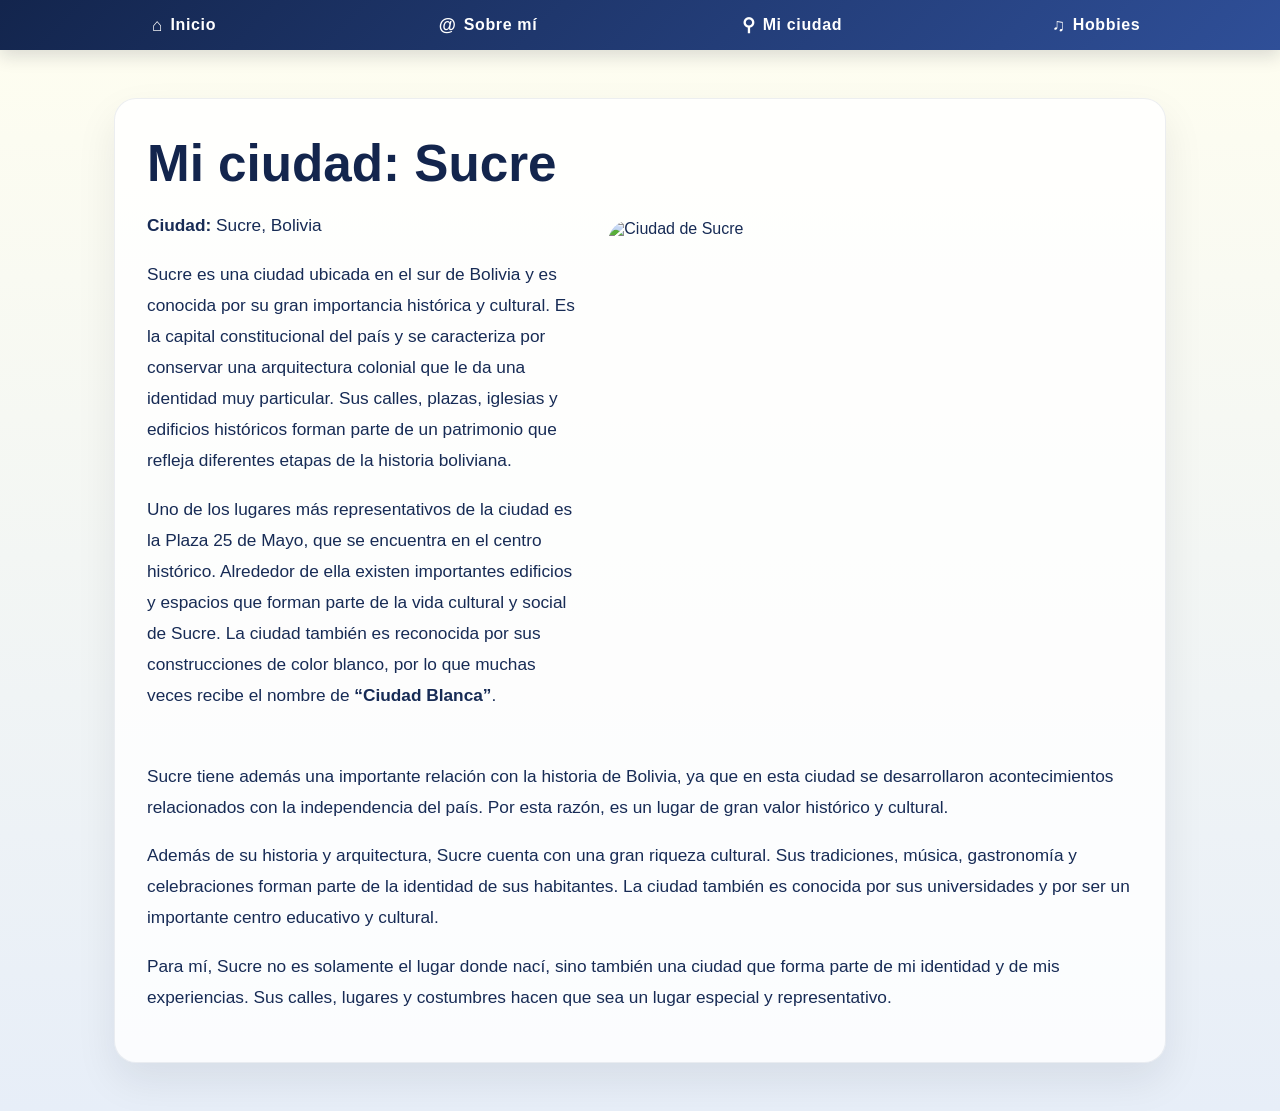
==== ciudad.html @ fcc427b5 "inicial commit" ====
<!DOCTYPE html>
<html lang="es">
  <head>
    <meta charset="UTF-8" />
    <meta name="viewport" content="width=device-width, initial-scale=1.0" />
    <title>Noe Soliz | Mi ciudad</title>
    <link rel="icon" type="image/jpeg" href="img/icono.jpg" />
    <link rel="stylesheet" href="styles.css" />
  </head>
  <body>
    <header class="cabecera">
      <nav class="menu">
        <a href="index.html"><span class="icono" aria-hidden="true">&#8962;</span>Inicio</a>
        <a href="sobre-mi.html"><span class="icono" aria-hidden="true">&#64;</span>Sobre mí</a>
        <a href="ciudad.html"><span class="icono" aria-hidden="true">&#9906;</span>Mi ciudad</a>
        <a href="hobbies.html"><span class="icono" aria-hidden="true">&#9835;</span>Hobbies</a>
      </nav>
    </header>

    <main class="contenedor">
      <section class="pagina">
        <div class="content-grid reverse">
          <div>
            <h1>Mi ciudad: Sucre</h1>
            <p><strong>Ciudad:</strong> Sucre, Bolivia</p>
            <p>
              Sucre es una ciudad ubicada en el sur de Bolivia y es conocida por su gran importancia histórica y cultural.
              Es la capital constitucional del país y se caracteriza por conservar una arquitectura colonial que le da una
              identidad muy particular. Sus calles, plazas, iglesias y edificios históricos forman parte de un patrimonio que
              refleja diferentes etapas de la historia boliviana.
            </p>
            <p>
              Uno de los lugares más representativos de la ciudad es la Plaza 25 de Mayo, que se encuentra en el centro
              histórico. Alrededor de ella existen importantes edificios y espacios que forman parte de la vida cultural y
              social de Sucre. La ciudad también es reconocida por sus construcciones de color blanco, por lo que muchas
              veces recibe el nombre de <strong>“Ciudad Blanca”</strong>.
            </p>
          </div>

          <div class="image-card large">
            <img src="img/sucre.jpg" alt="Ciudad de Sucre" />
          </div>
        </div>

        <div class="bloque-texto">
          <p>
            Sucre tiene además una importante relación con la historia de Bolivia, ya que en esta ciudad se desarrollaron
            acontecimientos relacionados con la independencia del país. Por esta razón, es un lugar de gran valor histórico
            y cultural.
          </p>
          <p>
            Además de su historia y arquitectura, Sucre cuenta con una gran riqueza cultural. Sus tradiciones, música,
            gastronomía y celebraciones forman parte de la identidad de sus habitantes. La ciudad también es conocida por
            sus universidades y por ser un importante centro educativo y cultural.
          </p>
          <p>
            Para mí, Sucre no es solamente el lugar donde nací, sino también una ciudad que forma parte de mi identidad y
            de mis experiencias. Sus calles, lugares y costumbres hacen que sea un lugar especial y representativo.
          </p>
        </div>
      </section>
    </main>
  </body>
</html>
---- styles.css ----
:root {
  --amarillo: #ffe32b;
  --azul: #2f4f98;
  --azul-oscuro: #13254d;
  --azul-claro: #8da6c8;
  --gris: #dbe3f0;
  --blanco: #ffffff;
  --texto: #172b55;
  --sombra: rgba(19, 37, 77, 0.18);
  --fondo: #f4f7fc;
}

* {
  box-sizing: border-box;
}

body {
  margin: 0;
  font-family: Arial, Helvetica, sans-serif;
  background: linear-gradient(180deg, #fffef0 0%, #e7eef8 100%);
  color: var(--texto);
}

img {
  max-width: 100%;
  display: block;
}

ul {
  margin: 0.5rem 0 1rem 1.5rem;
  line-height: 1.8;
}

.cabecera {
  background: linear-gradient(135deg, var(--azul-oscuro), var(--azul));
  padding: 1rem 2rem;
  box-shadow: 0 6px 18px rgba(15, 23, 42, 0.15);
}

.menu {
  width: 100%;
  display: grid;
  grid-template-columns: repeat(4, minmax(0, 1fr));
}

.menu a {
  color: var(--blanco);
  text-decoration: none;
  font-weight: 700;
  letter-spacing: 0.04em;
  text-align: center;
}

.contenedor {
  max-width: 1100px;
  margin: 0 auto;
  padding: 3rem 1.5rem;
}

.principal {
  min-height: 80vh;
  display: flex;
  align-items: center;
}

.hero {
  display: grid;
  grid-template-columns: 1.2fr 0.8fr;
  gap: 2rem;
  align-items: center;
}

.etiqueta {
  color: var(--azul);
  font-weight: 700;
  text-transform: uppercase;
  letter-spacing: 0.12em;
  font-size: 0.8rem;
}

.hero h1,
.pagina h1 {
  font-size: clamp(2.2rem, 4vw, 4rem);
  margin: 0.2rem 0 1rem;
  color: var(--azul-oscuro);
}

.hero p,
.pagina p,
.pagina li {
  font-size: 1.08rem;
  line-height: 1.8;
}

.intro {
  max-width: 560px;
}

.botones {
  margin-top: 1.5rem;
  display: flex;
  gap: 1rem;
  flex-wrap: wrap;
}

.boton {
  display: inline-block;
  background: linear-gradient(135deg, var(--azul), #486bb3);
  color: var(--blanco);
  text-decoration: none;
  padding: 0.9rem 1.4rem;
  border-radius: 12px;
  font-weight: 700;
  box-shadow: 0 8px 18px rgba(47, 79, 152, 0.25);
  transition: background 0.2s ease, color 0.2s ease, transform 0.2s ease;
}

.icono {
  display: inline-block;
  margin-right: 0.45rem;
  font-size: 1.1em;
  line-height: 0;
  vertical-align: -0.08em;
}

.boton:hover,
.boton:focus-visible {
  background: var(--amarillo);
  color: var(--azul-oscuro);
  transform: translateY(-2px);
}

.boton-secundario {
  background: transparent;
  color: var(--azul);
  border: 2px solid var(--azul);
  box-shadow: none;
}

.boton-secundario:hover,
.boton-secundario:focus-visible {
  background: var(--azul-oscuro);
  color: var(--blanco);
}si

.hero-imagen {
  display: flex;
  justify-content: center;
}

.hero-imagen img,
.image-card img,
.hobby-item img {
  width: 100%;
  object-fit: auto;
  border-radius: 22px;
}

.hero-imagen img {
  max-width: 430px;
  height: 430px;
}

.pagina {
  background: rgba(255, 255, 255, 0.82);
  border: 1px solid rgba(148, 163, 184, 0.18);
  border-radius: 22px;
  padding: 2rem;
  box-shadow: 0 18px 40px rgba(15, 23, 42, 0.08);
}

.content-grid {
  display: grid;
  grid-template-columns: 1.2fr 0.8fr;
  gap: 2rem;
  align-items: center;
}

.content-grid.reverse {
  grid-template-columns: 0.9fr 1.1fr;
}

.image-card {
  overflow: hidden;
  border-radius: 22px;
}

.image-card img {
  height: 320px;
}

.image-card.large img {
  height: 420px;
}

.bloque-texto {
  margin-top: 2rem;
}

.bloque-texto h2 {
  color: var(--azul-oscuro);
  margin-top: 1.5rem;
  margin-bottom: 0.5rem;
}

blockquote {
  margin: 2rem 0 0;
  padding: 1.2rem 1.4rem;
  background: linear-gradient(135deg, #eff6ff, #dbeafe);
  border-left: 5px solid var(--azul);
  border-radius: 12px;
  color: var(--azul-oscuro);
  line-height: 1.8;
}

.lista-hobbies {
  display: grid;
  grid-template-columns: repeat(2, minmax(260px, 1fr));
  gap: 1.4rem;
  margin-top: 1.5rem;
}

.hobby-item {
  background: var(--blanco);
  border: 1px solid var(--gris);
  border-radius: 18px;
  padding: 1.3rem;
  box-shadow: 0 10px 20px rgba(148, 163, 184, 0.08);
}

.hobby-item h2 {
  margin-top: 0;
  color: var(--azul-oscuro);
}

.hobby-item img {
  height: 220px;
  margin-bottom: 1rem;
}

@media (max-width: 760px) {
  .hero,
  .content-grid,
  .content-grid.reverse,
  .lista-hobbies {
    grid-template-columns: 1fr;
  }

  .menu {
    grid-template-columns: repeat(2, minmax(0, 1fr));
    row-gap: 1rem;
  }

  .pagina {
    padding: 1.2rem;
  }

  .hero-imagen img {
    height: 300px;
  }
}
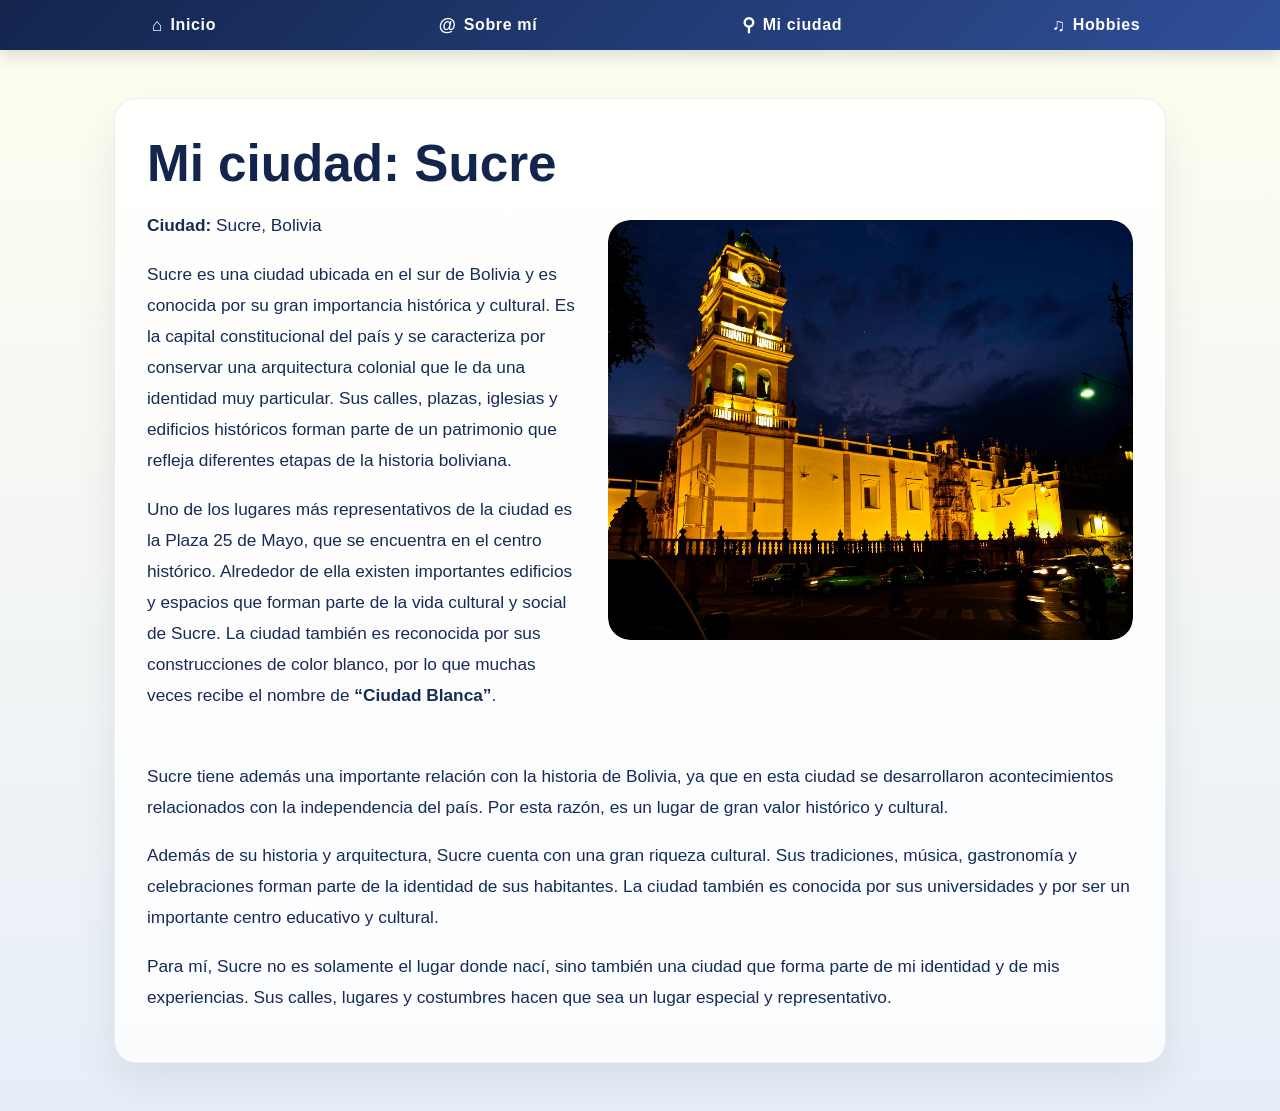
==== commit 98305317: "Change favicon image to 'sucre.jpg' Updated the favicon image in the ciudad.html file." ====
--- a/ciudad.html
+++ b/ciudad.html
@@ -4,7 +4,7 @@
     <meta charset="UTF-8" />
     <meta name="viewport" content="width=device-width, initial-scale=1.0" />
     <title>Noe Soliz | Mi ciudad</title>
-    <link rel="icon" type="image/jpeg" href="img/icono.jpg" />
+    <link rel="icon" type="image/jpeg" href="img/sucre.jpg" />
     <link rel="stylesheet" href="styles.css" />
   </head>
   <body>
